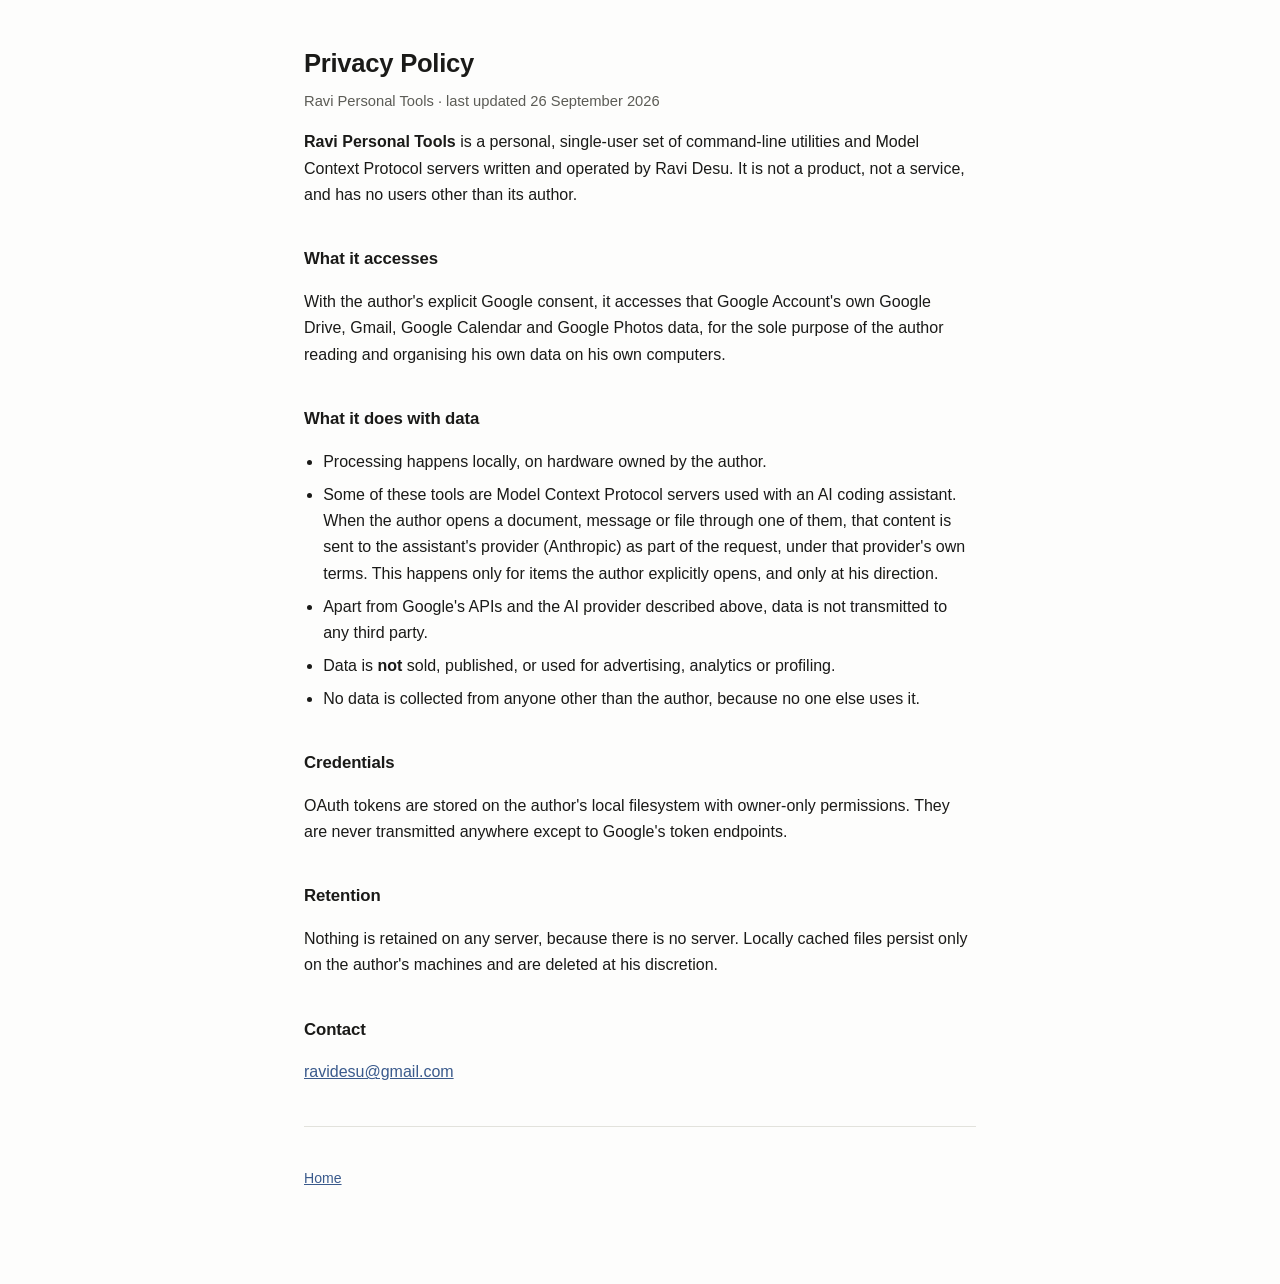
==== privacy.html @ 2c2f0220 "Homepage and privacy policy for ravi.club Static pages required by Google's OAuth consent screen to " ====
<!doctype html>
<html lang="en">
<head>
<meta charset="utf-8">
<meta name="viewport" content="width=device-width, initial-scale=1, viewport-fit=cover">
<title>Privacy Policy — Ravi Personal Tools</title>
<link rel="stylesheet" href="./style.css">
</head>
<body>
<main>
  <h1>Privacy Policy</h1>
  <p class="sub">Ravi Personal Tools · last updated 26 September 2026</p>

  <p><strong>Ravi Personal Tools</strong> is a personal, single-user set of command-line
  utilities and Model Context Protocol servers written and operated by Ravi Desu. It is
  not a product, not a service, and has no users other than its author.</p>

  <h2>What it accesses</h2>
  <p>With the author's explicit Google consent, it accesses that Google Account's own
  Google Drive, Gmail, Google Calendar and Google Photos data, for the sole purpose of
  the author reading and organising his own data on his own computers.</p>

  <h2>What it does with data</h2>
  <ul>
    <li>Processing happens locally, on hardware owned by the author.</li>
    <li>Some of these tools are Model Context Protocol servers used with an AI coding
    assistant. When the author opens a document, message or file through one of them,
    that content is sent to the assistant's provider (Anthropic) as part of the request,
    under that provider's own terms. This happens only for items the author explicitly
    opens, and only at his direction.</li>
    <li>Apart from Google's APIs and the AI provider described above, data is not
    transmitted to any third party.</li>
    <li>Data is <strong>not</strong> sold, published, or used for advertising, analytics
    or profiling.</li>
    <li>No data is collected from anyone other than the author, because no one else
    uses it.</li>
  </ul>

  <h2>Credentials</h2>
  <p>OAuth tokens are stored on the author's local filesystem with owner-only
  permissions. They are never transmitted anywhere except to Google's token endpoints.</p>

  <h2>Retention</h2>
  <p>Nothing is retained on any server, because there is no server. Locally cached files
  persist only on the author's machines and are deleted at his discretion.</p>

  <h2>Contact</h2>
  <p><a href="mailto:ravidesu@gmail.com">ravidesu@gmail.com</a></p>

  <hr>
  <footer><p><a href="./">Home</a></p></footer>
</main>
</body>
</html>
---- style.css ----
:root {
  --bg: #fdfdfc;
  --fg: #1a1a18;
  --muted: #5c5c56;
  --rule: #e2e2dc;
  --link: #3a5a8c;
}
@media (prefers-color-scheme: dark) {
  :root {
    --bg: #16161a;
    --fg: #e8e8e4;
    --muted: #9a9a92;
    --rule: #2e2e34;
    --link: #8fb0e0;
  }
}
* { box-sizing: border-box; }
body {
  margin: 0;
  padding: 3rem 1.25rem 5rem;
  background: var(--bg);
  color: var(--fg);
  font: 16px/1.65 -apple-system, BlinkMacSystemFont, "Segoe UI", Helvetica, Arial, sans-serif;
}
main { max-width: 42rem; margin: 0 auto; }
h1 { font-size: 1.6rem; line-height: 1.25; margin: 0 0 0.35em; letter-spacing: -0.01em; }
h2 { font-size: 1.05rem; margin: 2.2em 0 0.6em; letter-spacing: -0.005em; }
p, li { color: var(--fg); }
ul { padding-left: 1.2rem; }
li { margin: 0.4em 0; }
a { color: var(--link); }
.sub { color: var(--muted); font-size: 0.92rem; margin-top: 0; }
hr { border: 0; border-top: 1px solid var(--rule); margin: 2.5rem 0; }
footer { color: var(--muted); font-size: 0.88rem; }
code { font-size: 0.92em; }
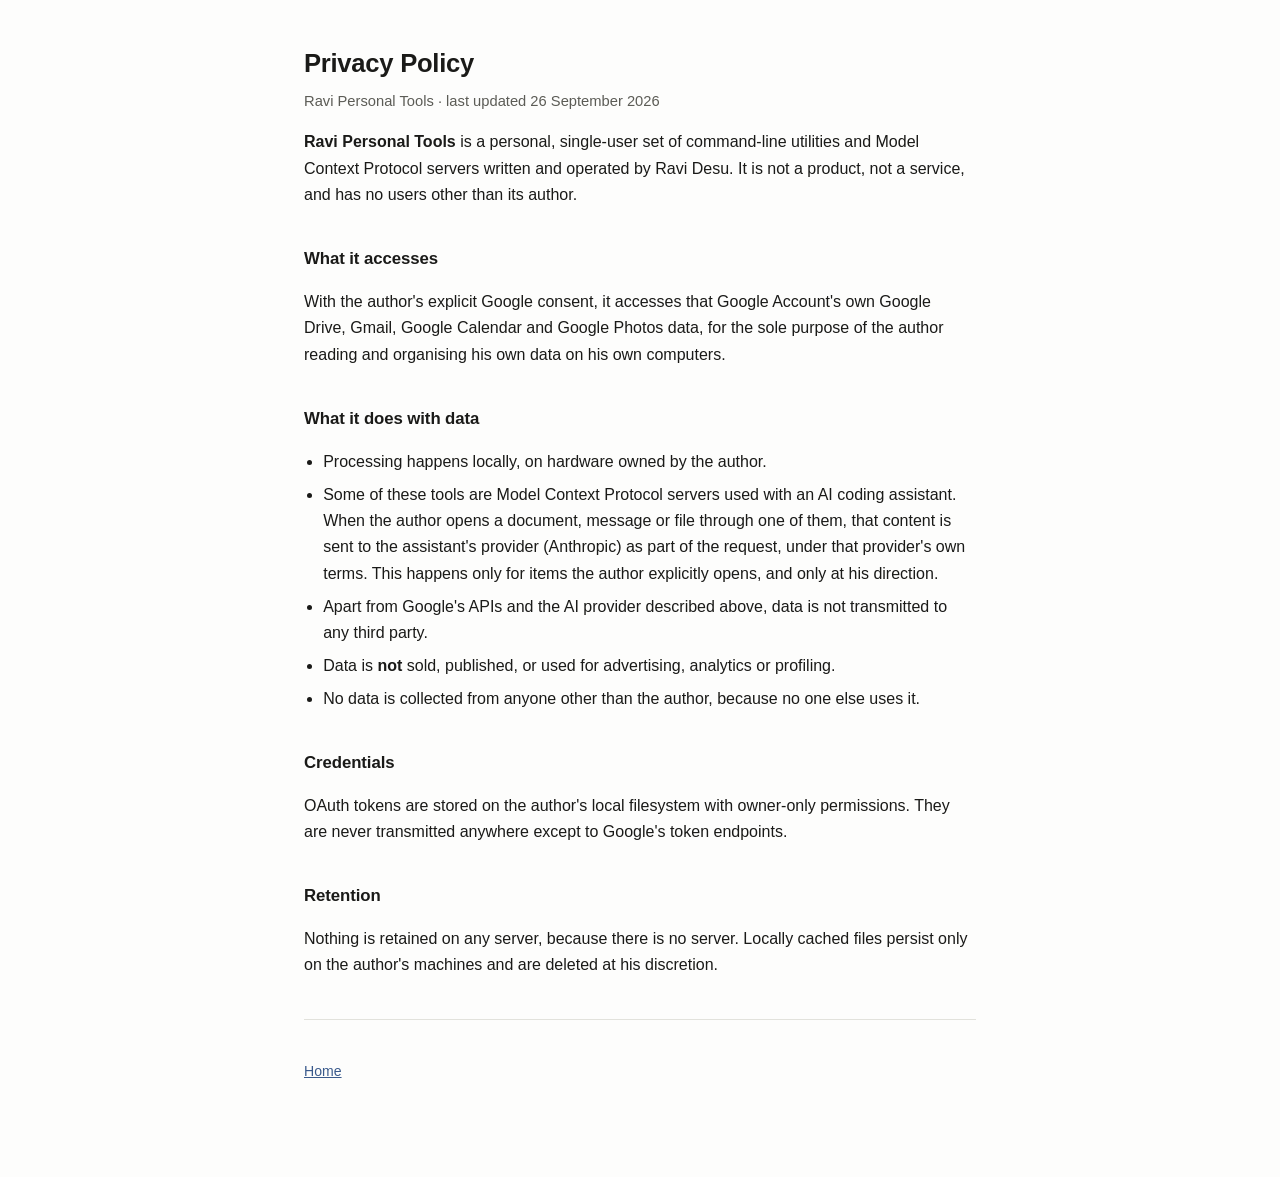
==== commit 5fb4581d: "Remove contact email from the published pages Google requires the privacy policy to be publicly reac" ====
--- a/privacy.html
+++ b/privacy.html
@@ -44,9 +44,6 @@
   <p>Nothing is retained on any server, because there is no server. Locally cached files
   persist only on the author's machines and are deleted at his discretion.</p>
 
-  <h2>Contact</h2>
-  <p><a href="mailto:ravidesu@gmail.com">ravidesu@gmail.com</a></p>
-
   <hr>
   <footer><p><a href="./">Home</a></p></footer>
 </main>
